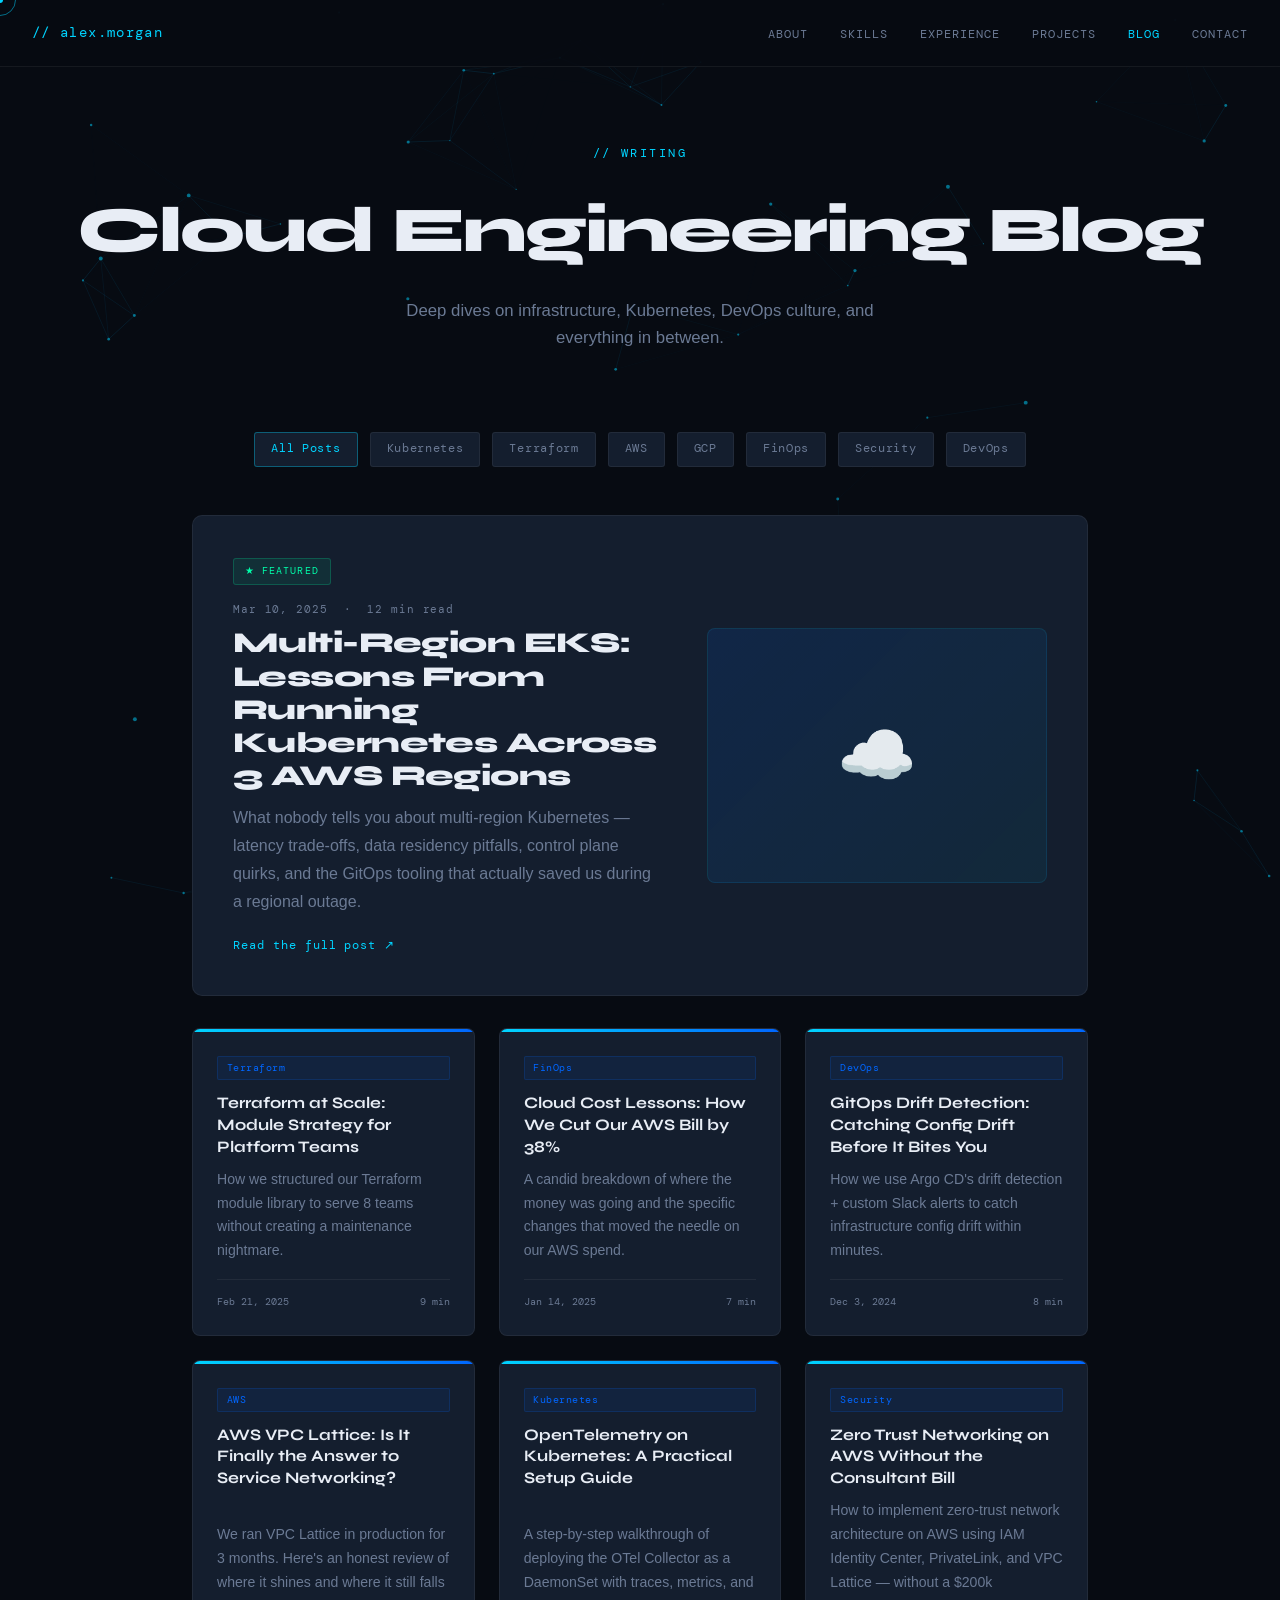
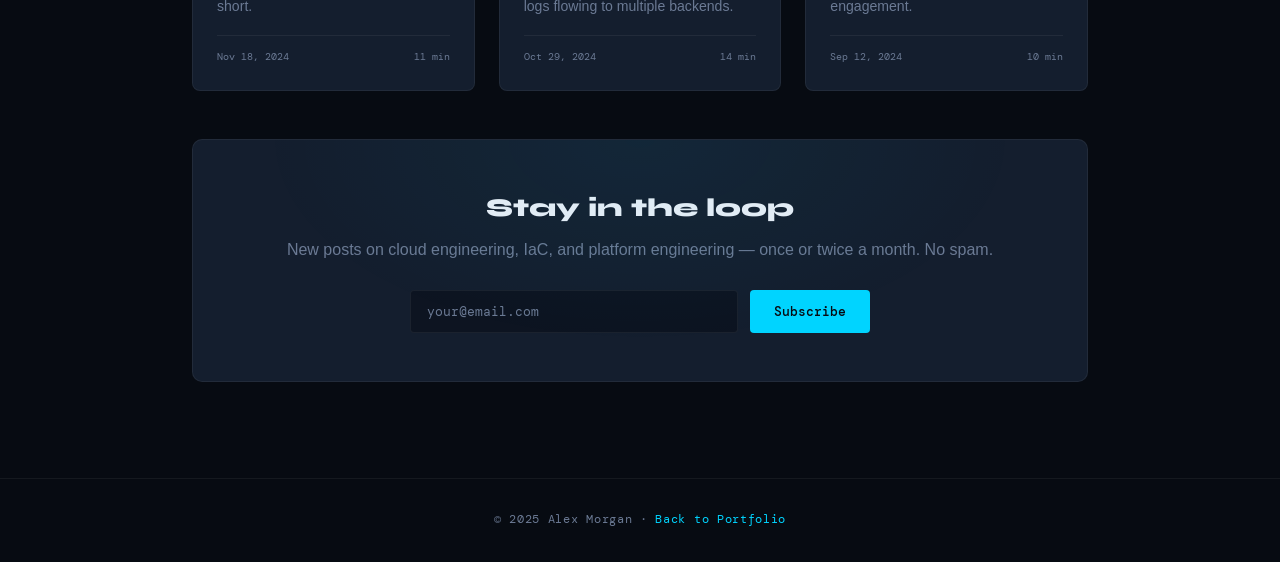
==== site/blog.html @ 93f9c789 "added new site files" ====
<!DOCTYPE html>
<html lang="en">
<head>
  <meta charset="UTF-8" />
  <meta name="viewport" content="width=device-width, initial-scale=1.0" />
  <title>Blog — Alex Morgan</title>
  <link rel="preconnect" href="https://fonts.googleapis.com" />
  <link rel="preconnect" href="https://fonts.gstatic.com" crossorigin />
  <link href="https://fonts.googleapis.com/css2?family=Syne:wght@400;600;700;800&family=DM+Mono:wght@300;400;500&family=Cabinet+Grotesk:wght@300;400;500;700&display=swap" rel="stylesheet" />
  <style>
    *, *::before, *::after { box-sizing: border-box; margin: 0; padding: 0; }
    :root {
      --bg:        #070b12;
      --bg2:       #0d1421;
      --surface:   #141e2e;
      --border:    rgba(255,255,255,0.06);
      --primary:   #00d4ff;
      --accent:    #0066ff;
      --green:     #00ffaa;
      --text:      #e8edf5;
      --muted:     #6b7a94;
      --font-display: 'Syne', sans-serif;
      --font-body:    'Cabinet Grotesk', sans-serif;
      --font-mono:    'DM Mono', monospace;
    }
    html { scroll-behavior: smooth; }
    body { background: var(--bg); color: var(--text); font-family: var(--font-body); font-size: 16px; line-height: 1.6; overflow-x: hidden; cursor: none; }
    #cursor-dot, #cursor-ring { position: fixed; top: 0; left: 0; border-radius: 50%; pointer-events: none; z-index: 9999; transform: translate(-50%, -50%); }
    #cursor-dot { width: 6px; height: 6px; background: var(--primary); }
    #cursor-ring { width: 32px; height: 32px; border: 1.5px solid rgba(0,212,255,0.5); transition: width 0.25s, height 0.25s; }
    #bg-canvas { position: fixed; inset: 0; z-index: 0; pointer-events: none; }
    .container { max-width: 960px; margin: 0 auto; padding: 0 2rem; }

    /* NAV */
    nav { position: fixed; top: 0; left: 0; right: 0; z-index: 100; padding: 1.25rem 2rem; display: flex; align-items: center; justify-content: space-between; background: rgba(7,11,18,0.8); backdrop-filter: blur(20px); border-bottom: 1px solid var(--border); }
    .nav-logo { font-family: var(--font-mono); font-size: 0.85rem; color: var(--primary); letter-spacing: 0.1em; text-decoration: none; }
    .nav-links { display: flex; gap: 2rem; list-style: none; }
    .nav-links a { font-family: var(--font-mono); font-size: 0.78rem; color: var(--muted); text-decoration: none; letter-spacing: 0.08em; text-transform: uppercase; transition: color 0.2s; }
    .nav-links a:hover, .nav-links a.active { color: var(--primary); }

    /* BLOG HEADER */
    .blog-header { position: relative; z-index: 1; padding: 9rem 0 5rem; text-align: center; }
    .blog-eyebrow { font-family: var(--font-mono); font-size: 0.78rem; color: var(--primary); letter-spacing: 0.2em; text-transform: uppercase; margin-bottom: 1rem; display: block; }
    .blog-heading { font-family: var(--font-display); font-size: clamp(2.5rem, 5vw, 4rem); font-weight: 800; letter-spacing: -0.03em; margin-bottom: 1rem; }
    .blog-subhead { color: var(--muted); font-size: 1.05rem; max-width: 520px; margin: 0 auto; }

    /* FILTER TAGS */
    .filter-bar { display: flex; justify-content: center; gap: 0.75rem; flex-wrap: wrap; margin-bottom: 3rem; position: relative; z-index: 1; }
    .filter-tag { font-family: var(--font-mono); font-size: 0.72rem; color: var(--muted); background: var(--surface); border: 1px solid var(--border); padding: 0.45rem 1rem; border-radius: 3px; cursor: none; letter-spacing: 0.06em; transition: color 0.2s, border-color 0.2s; }
    .filter-tag.active, .filter-tag:hover { color: var(--primary); border-color: rgba(0,212,255,0.35); }

    /* POSTS */
    .posts-section { position: relative; z-index: 1; padding-bottom: 6rem; }
    .posts-featured { margin-bottom: 2rem; }
    .post-featured-card {
      display: grid; grid-template-columns: 1fr 340px; gap: 3rem;
      background: var(--surface); border: 1px solid var(--border);
      border-radius: 10px; padding: 2.5rem; align-items: center;
      text-decoration: none; color: inherit;
      transition: border-color 0.3s, transform 0.3s;
    }
    .post-featured-card:hover { border-color: rgba(0,212,255,0.3); transform: translateY(-3px); }
    .featured-badge { font-family: var(--font-mono); font-size: 0.65rem; color: var(--green); background: rgba(0,255,170,0.08); border: 1px solid rgba(0,255,170,0.2); padding: 0.25rem 0.7rem; border-radius: 3px; letter-spacing: 0.1em; text-transform: uppercase; display: inline-block; margin-bottom: 1rem; }
    .post-featured-title { font-family: var(--font-display); font-size: 1.8rem; font-weight: 800; letter-spacing: -0.02em; line-height: 1.15; margin-bottom: 0.75rem; }
    .post-featured-excerpt { color: var(--muted); font-size: 1rem; line-height: 1.75; margin-bottom: 1.25rem; }
    .post-meta { font-family: var(--font-mono); font-size: 0.7rem; color: var(--muted); letter-spacing: 0.08em; margin-bottom: 0.5rem; }
    .post-read-more { font-family: var(--font-mono); font-size: 0.75rem; color: var(--primary); letter-spacing: 0.08em; }
    .featured-visual { background: linear-gradient(135deg, rgba(0,102,255,0.12), rgba(0,212,255,0.06)); border: 1px solid rgba(0,212,255,0.1); border-radius: 8px; aspect-ratio: 4/3; display: flex; align-items: center; justify-content: center; font-size: 4rem; }

    .posts-grid { display: grid; grid-template-columns: repeat(3, 1fr); gap: 1.5rem; margin-bottom: 3rem; }
    .post-card { background: var(--surface); border: 1px solid var(--border); border-radius: 8px; overflow: hidden; text-decoration: none; color: inherit; display: flex; flex-direction: column; transition: border-color 0.3s, transform 0.3s; }
    .post-card:hover { border-color: rgba(0,212,255,0.3); transform: translateY(-4px); }
    .post-card-accent { height: 3px; background: linear-gradient(90deg, var(--primary), var(--accent)); }
    .post-card-body { padding: 1.5rem; flex: 1; display: flex; flex-direction: column; }
    .post-tag { font-family: var(--font-mono); font-size: 0.62rem; color: var(--accent); background: rgba(0,102,255,0.08); border: 1px solid rgba(0,102,255,0.18); padding: 0.2rem 0.55rem; border-radius: 2px; letter-spacing: 0.05em; display: inline-block; margin-bottom: 0.75rem; }
    .post-card-title { font-family: var(--font-display); font-size: 1rem; font-weight: 700; line-height: 1.35; margin-bottom: 0.65rem; flex: 1; }
    .post-card-excerpt { font-size: 0.88rem; color: var(--muted); line-height: 1.7; margin-bottom: 1rem; }
    .post-card-footer { display: flex; justify-content: space-between; align-items: center; border-top: 1px solid var(--border); padding-top: 0.85rem; margin-top: auto; }
    .post-date { font-family: var(--font-mono); font-size: 0.65rem; color: var(--muted); }
    .post-mins { font-family: var(--font-mono); font-size: 0.65rem; color: var(--muted); }

    /* NEWSLETTER */
    .newsletter-box { background: var(--surface); border: 1px solid var(--border); border-radius: 10px; padding: 3rem; text-align: center; position: relative; z-index: 1; overflow: hidden; }
    .newsletter-box::before { content: ''; position: absolute; inset: 0; background: radial-gradient(ellipse at top, rgba(0,212,255,0.05), transparent 60%); pointer-events: none; }
    .newsletter-title { font-family: var(--font-display); font-size: 1.6rem; font-weight: 800; margin-bottom: 0.5rem; }
    .newsletter-desc { color: var(--muted); margin-bottom: 1.75rem; }
    .newsletter-form { display: flex; gap: 0.75rem; max-width: 460px; margin: 0 auto; }
    .newsletter-form input { flex: 1; background: var(--bg2); border: 1px solid var(--border); border-radius: 4px; padding: 0.75rem 1rem; color: var(--text); font-family: var(--font-mono); font-size: 0.8rem; outline: none; transition: border-color 0.2s; }
    .newsletter-form input:focus { border-color: rgba(0,212,255,0.4); }
    .newsletter-form input::placeholder { color: var(--muted); }
    .newsletter-form button { padding: 0.75rem 1.5rem; background: var(--primary); color: var(--bg); font-family: var(--font-mono); font-size: 0.8rem; font-weight: 500; border: none; border-radius: 4px; cursor: none; transition: background 0.2s; white-space: nowrap; }
    .newsletter-form button:hover { background: #33deff; }

    /* REVEAL */
    .reveal { opacity: 0; transform: translateY(28px); transition: opacity 0.7s, transform 0.7s; }
    .reveal.visible { opacity: 1; transform: none; }

    footer { border-top: 1px solid var(--border); padding: 2rem; text-align: center; position: relative; z-index: 1; }
    footer p { font-family: var(--font-mono); font-size: 0.72rem; color: var(--muted); letter-spacing: 0.06em; }

    @media (max-width: 800px) {
      .post-featured-card { grid-template-columns: 1fr; }
      .featured-visual { display: none; }
      .posts-grid { grid-template-columns: 1fr; }
    }
    @media (max-width: 600px) {
      body { cursor: auto; }
      #cursor-dot, #cursor-ring { display: none; }
      .newsletter-form { flex-direction: column; }
    }
  </style>
</head>
<body>

  <div id="cursor-dot"></div>
  <div id="cursor-ring"></div>
  <canvas id="bg-canvas"></canvas>

  <nav>
    <a href="index.html" class="nav-logo">// alex.morgan</a>
    <ul class="nav-links">
      <li><a href="index.html#about">About</a></li>
      <li><a href="index.html#skills">Skills</a></li>
      <li><a href="index.html#experience">Experience</a></li>
      <li><a href="index.html#projects">Projects</a></li>
      <li><a href="blog.html" class="active">Blog</a></li>
      <li><a href="index.html#contact">Contact</a></li>
    </ul>
  </nav>

  <!-- BLOG HEADER -->
  <div class="blog-header">
    <span class="blog-eyebrow">// Writing</span>
    <h1 class="blog-heading">Cloud Engineering Blog</h1>
    <p class="blog-subhead">Deep dives on infrastructure, Kubernetes, DevOps culture, and everything in between.</p>
  </div>

  <!-- FILTER TAGS -->
  <div class="filter-bar">
    <span class="filter-tag active">All Posts</span>
    <span class="filter-tag">Kubernetes</span>
    <span class="filter-tag">Terraform</span>
    <span class="filter-tag">AWS</span>
    <span class="filter-tag">GCP</span>
    <span class="filter-tag">FinOps</span>
    <span class="filter-tag">Security</span>
    <span class="filter-tag">DevOps</span>
  </div>

  <div class="posts-section">
    <div class="container">

      <!-- FEATURED -->
      <div class="posts-featured reveal">
        <a href="posts/multi-region-eks.html" class="post-featured-card">
          <div>
            <span class="featured-badge">★ Featured</span>
            <div class="post-meta">Mar 10, 2025 &nbsp;·&nbsp; 12 min read</div>
            <div class="post-featured-title">Multi-Region EKS: Lessons From Running Kubernetes Across 3 AWS Regions</div>
            <div class="post-featured-excerpt">What nobody tells you about multi-region Kubernetes — latency trade-offs, data residency pitfalls, control plane quirks, and the GitOps tooling that actually saved us during a regional outage.</div>
            <div class="post-read-more">Read the full post ↗</div>
          </div>
          <div class="featured-visual">☁️</div>
        </a>
      </div>

      <!-- POSTS GRID -->
      <div class="posts-grid">
        <a href="posts/terraform-at-scale.html" class="post-card reveal">
          <div class="post-card-accent"></div>
          <div class="post-card-body">
            <span class="post-tag">Terraform</span>
            <div class="post-card-title">Terraform at Scale: Module Strategy for Platform Teams</div>
            <div class="post-card-excerpt">How we structured our Terraform module library to serve 8 teams without creating a maintenance nightmare.</div>
            <div class="post-card-footer">
              <span class="post-date">Feb 21, 2025</span>
              <span class="post-mins">9 min</span>
            </div>
          </div>
        </a>
        <a href="posts/cloud-cost-lessons.html" class="post-card reveal">
          <div class="post-card-accent"></div>
          <div class="post-card-body">
            <span class="post-tag">FinOps</span>
            <div class="post-card-title">Cloud Cost Lessons: How We Cut Our AWS Bill by 38%</div>
            <div class="post-card-excerpt">A candid breakdown of where the money was going and the specific changes that moved the needle on our AWS spend.</div>
            <div class="post-card-footer">
              <span class="post-date">Jan 14, 2025</span>
              <span class="post-mins">7 min</span>
            </div>
          </div>
        </a>
        <a href="posts/gitops-drift-detection.html" class="post-card reveal">
          <div class="post-card-accent"></div>
          <div class="post-card-body">
            <span class="post-tag">DevOps</span>
            <div class="post-card-title">GitOps Drift Detection: Catching Config Drift Before It Bites You</div>
            <div class="post-card-excerpt">How we use Argo CD's drift detection + custom Slack alerts to catch infrastructure config drift within minutes.</div>
            <div class="post-card-footer">
              <span class="post-date">Dec 3, 2024</span>
              <span class="post-mins">8 min</span>
            </div>
          </div>
        </a>
        <a href="posts/vpc-lattice.html" class="post-card reveal">
          <div class="post-card-accent"></div>
          <div class="post-card-body">
            <span class="post-tag">AWS</span>
            <div class="post-card-title">AWS VPC Lattice: Is It Finally the Answer to Service Networking?</div>
            <div class="post-card-excerpt">We ran VPC Lattice in production for 3 months. Here's an honest review of where it shines and where it still falls short.</div>
            <div class="post-card-footer">
              <span class="post-date">Nov 18, 2024</span>
              <span class="post-mins">11 min</span>
            </div>
          </div>
        </a>
        <a href="posts/otel-kubernetes.html" class="post-card reveal">
          <div class="post-card-accent"></div>
          <div class="post-card-body">
            <span class="post-tag">Kubernetes</span>
            <div class="post-card-title">OpenTelemetry on Kubernetes: A Practical Setup Guide</div>
            <div class="post-card-excerpt">A step-by-step walkthrough of deploying the OTel Collector as a DaemonSet with traces, metrics, and logs flowing to multiple backends.</div>
            <div class="post-card-footer">
              <span class="post-date">Oct 29, 2024</span>
              <span class="post-mins">14 min</span>
            </div>
          </div>
        </a>
        <a href="posts/zero-trust-aws.html" class="post-card reveal">
          <div class="post-card-accent"></div>
          <div class="post-card-body">
            <span class="post-tag">Security</span>
            <div class="post-card-title">Zero Trust Networking on AWS Without the Consultant Bill</div>
            <div class="post-card-excerpt">How to implement zero-trust network architecture on AWS using IAM Identity Center, PrivateLink, and VPC Lattice — without a $200k engagement.</div>
            <div class="post-card-footer">
              <span class="post-date">Sep 12, 2024</span>
              <span class="post-mins">10 min</span>
            </div>
          </div>
        </a>
      </div>

      <!-- NEWSLETTER -->
      <div class="newsletter-box reveal">
        <div class="newsletter-title">Stay in the loop</div>
        <p class="newsletter-desc">New posts on cloud engineering, IaC, and platform engineering — once or twice a month. No spam.</p>
        <div class="newsletter-form">
          <input type="email" placeholder="your@email.com" />
          <button type="button">Subscribe</button>
        </div>
      </div>

    </div>
  </div>

  <footer>
    <p>© 2025 Alex Morgan · <a href="index.html" style="color:var(--primary);text-decoration:none;">Back to Portfolio</a></p>
  </footer>

  <script>
    // Cursor
    const dot = document.getElementById('cursor-dot');
    const ring = document.getElementById('cursor-ring');
    let mx=0,my=0,rx=0,ry=0;
    document.addEventListener('mousemove', e => { mx=e.clientX; my=e.clientY; });
    (function anim(){rx+=(mx-rx)*0.15;ry+=(my-ry)*0.15;dot.style.left=mx+'px';dot.style.top=my+'px';ring.style.left=rx+'px';ring.style.top=ry+'px';requestAnimationFrame(anim);})();

    // Canvas
    const canvas=document.getElementById('bg-canvas');
    const ctx=canvas.getContext('2d');
    let W,H,particles=[];
    function resize(){W=canvas.width=window.innerWidth;H=canvas.height=window.innerHeight;}
    resize(); window.addEventListener('resize',resize);
    for(let i=0;i<60;i++) particles.push({x:Math.random()*W,y:Math.random()*H,vx:(Math.random()-.5)*.3,vy:(Math.random()-.5)*.3,r:Math.random()*1.5+.5});
    function draw(){ctx.clearRect(0,0,W,H);for(let i=0;i<particles.length;i++){for(let j=i+1;j<particles.length;j++){const dx=particles[i].x-particles[j].x,dy=particles[i].y-particles[j].y,d=Math.sqrt(dx*dx+dy*dy);if(d<150){ctx.beginPath();ctx.moveTo(particles[i].x,particles[i].y);ctx.lineTo(particles[j].x,particles[j].y);ctx.strokeStyle=`rgba(0,180,255,${(1-d/150)*.2})`;ctx.lineWidth=.7;ctx.stroke();}}}for(const p of particles){ctx.beginPath();ctx.arc(p.x,p.y,p.r,0,Math.PI*2);ctx.fillStyle='rgba(0,212,255,0.5)';ctx.fill();p.x+=p.vx;p.y+=p.vy;if(p.x<0||p.x>W)p.vx*=-1;if(p.y<0||p.y>H)p.vy*=-1;}requestAnimationFrame(draw);}
    draw();

    // Reveal
    const revealEls=document.querySelectorAll('.reveal');
    const obs=new IntersectionObserver(entries=>entries.forEach(e=>{if(e.isIntersecting)e.target.classList.add('visible');}),{threshold:.1});
    revealEls.forEach(el=>obs.observe(el));

    // Filter tags (visual only)
    document.querySelectorAll('.filter-tag').forEach(tag => {
      tag.addEventListener('click', () => {
        document.querySelectorAll('.filter-tag').forEach(t=>t.classList.remove('active'));
        tag.classList.add('active');
      });
    });
  </script>
</body>
</html>
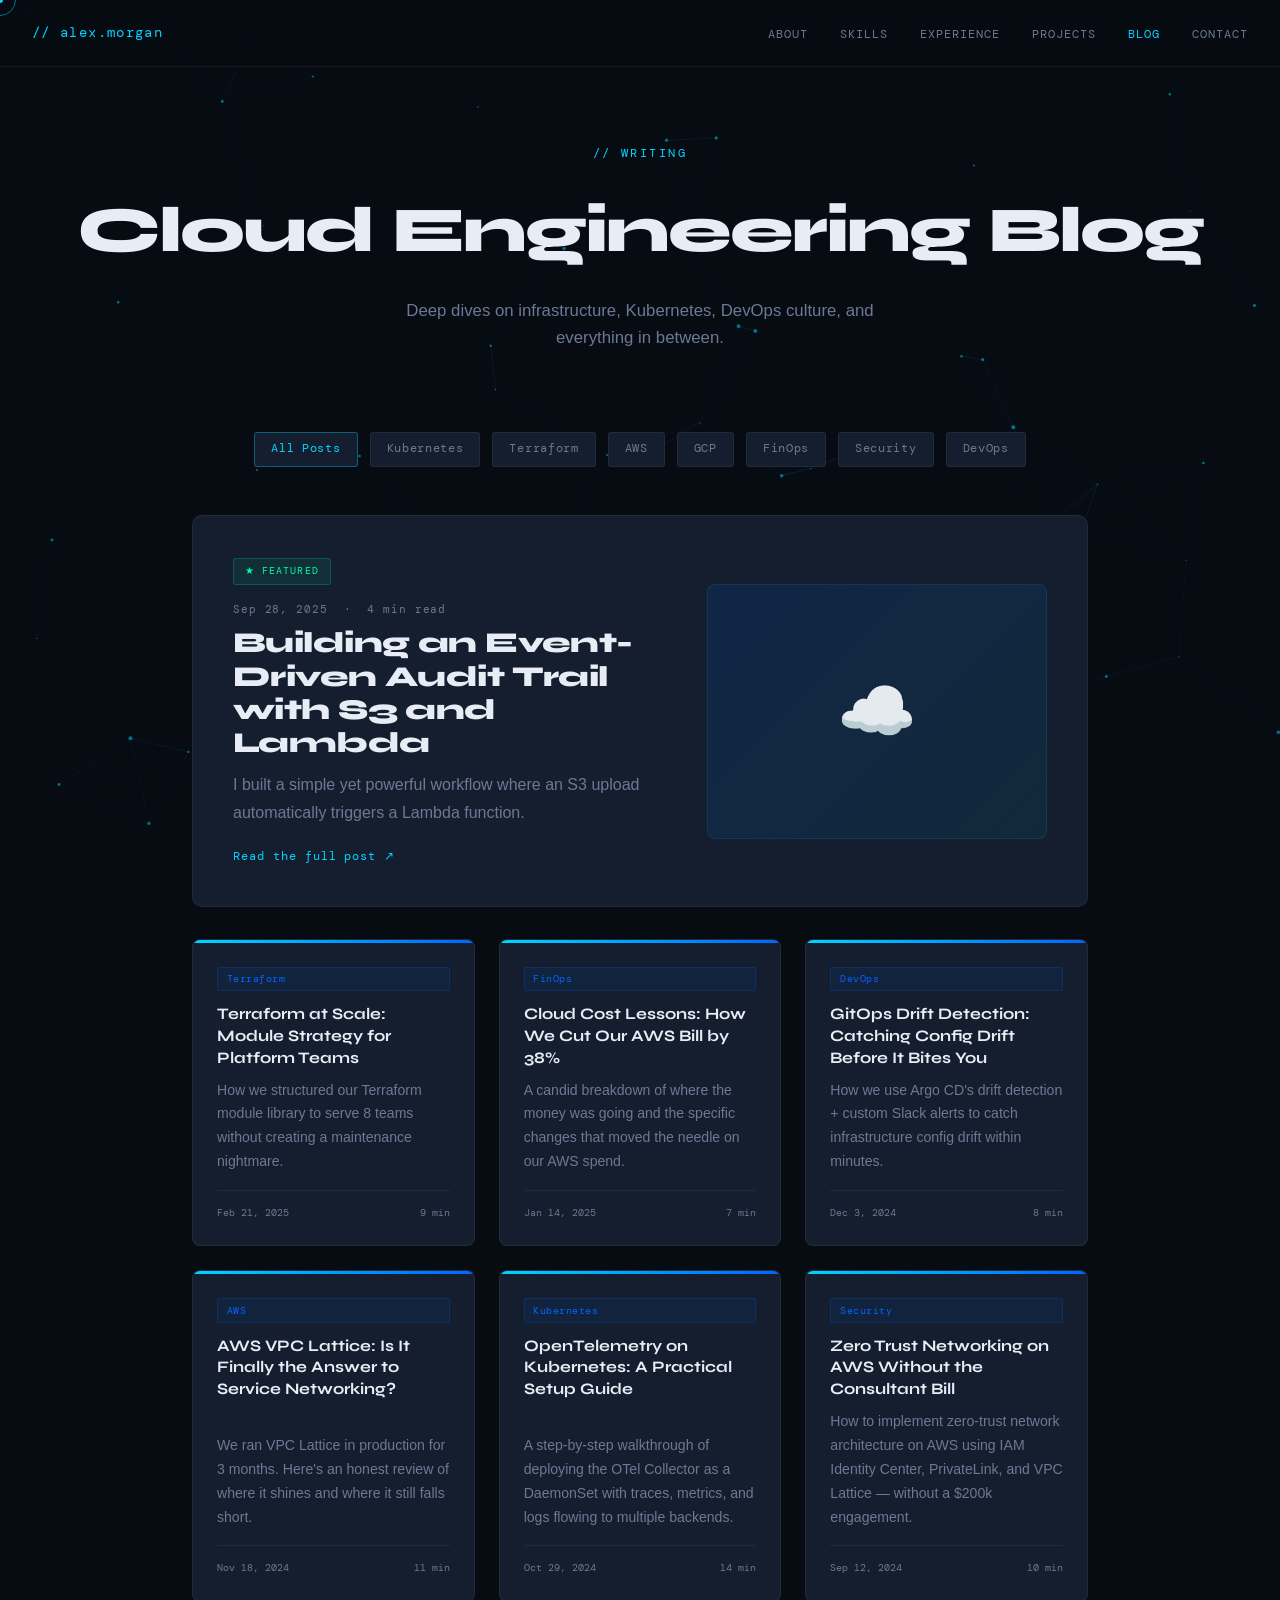
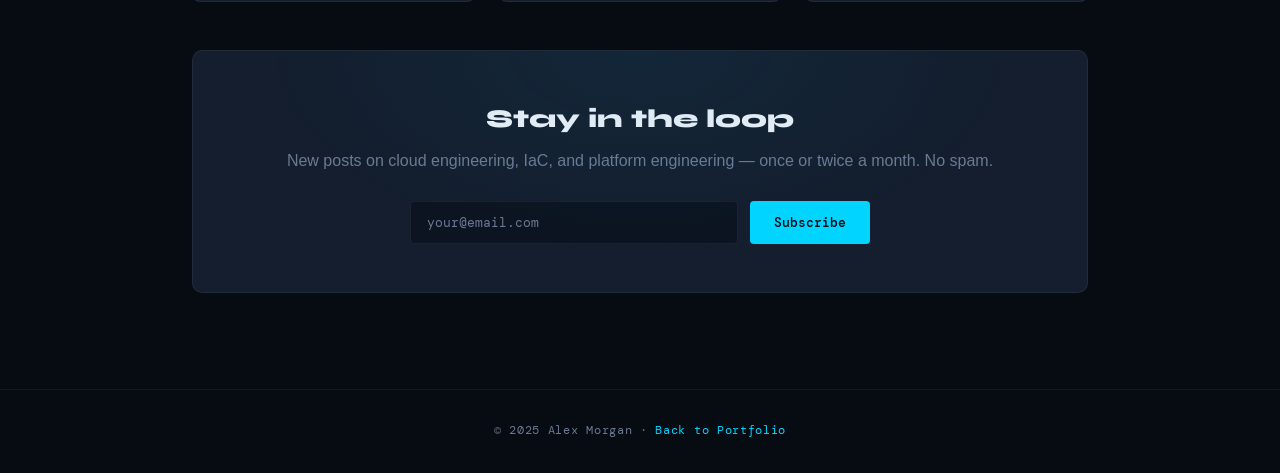
==== commit a40fb6b3: "testing blog post" ====
--- a/site/blog.html
+++ b/site/blog.html
@@ -152,12 +152,12 @@
 
       <!-- FEATURED -->
       <div class="posts-featured reveal">
-        <a href="posts/multi-region-eks.html" class="post-featured-card">
+        <a href="posts/building-an-event-driven-audit-trail.html" class="post-featured-card">
           <div>
             <span class="featured-badge">★ Featured</span>
-            <div class="post-meta">Mar 10, 2025 &nbsp;·&nbsp; 12 min read</div>
-            <div class="post-featured-title">Multi-Region EKS: Lessons From Running Kubernetes Across 3 AWS Regions</div>
-            <div class="post-featured-excerpt">What nobody tells you about multi-region Kubernetes — latency trade-offs, data residency pitfalls, control plane quirks, and the GitOps tooling that actually saved us during a regional outage.</div>
+            <div class="post-meta">Sep 28, 2025 &nbsp;·&nbsp; 4 min read</div>
+            <div class="post-featured-title">Building an Event-Driven Audit Trail with S3 and Lambda</div>
+            <div class="post-featured-excerpt">I built a simple yet powerful workflow where an S3 upload automatically triggers a Lambda function.</div>
             <div class="post-read-more">Read the full post ↗</div>
           </div>
           <div class="featured-visual">☁️</div>
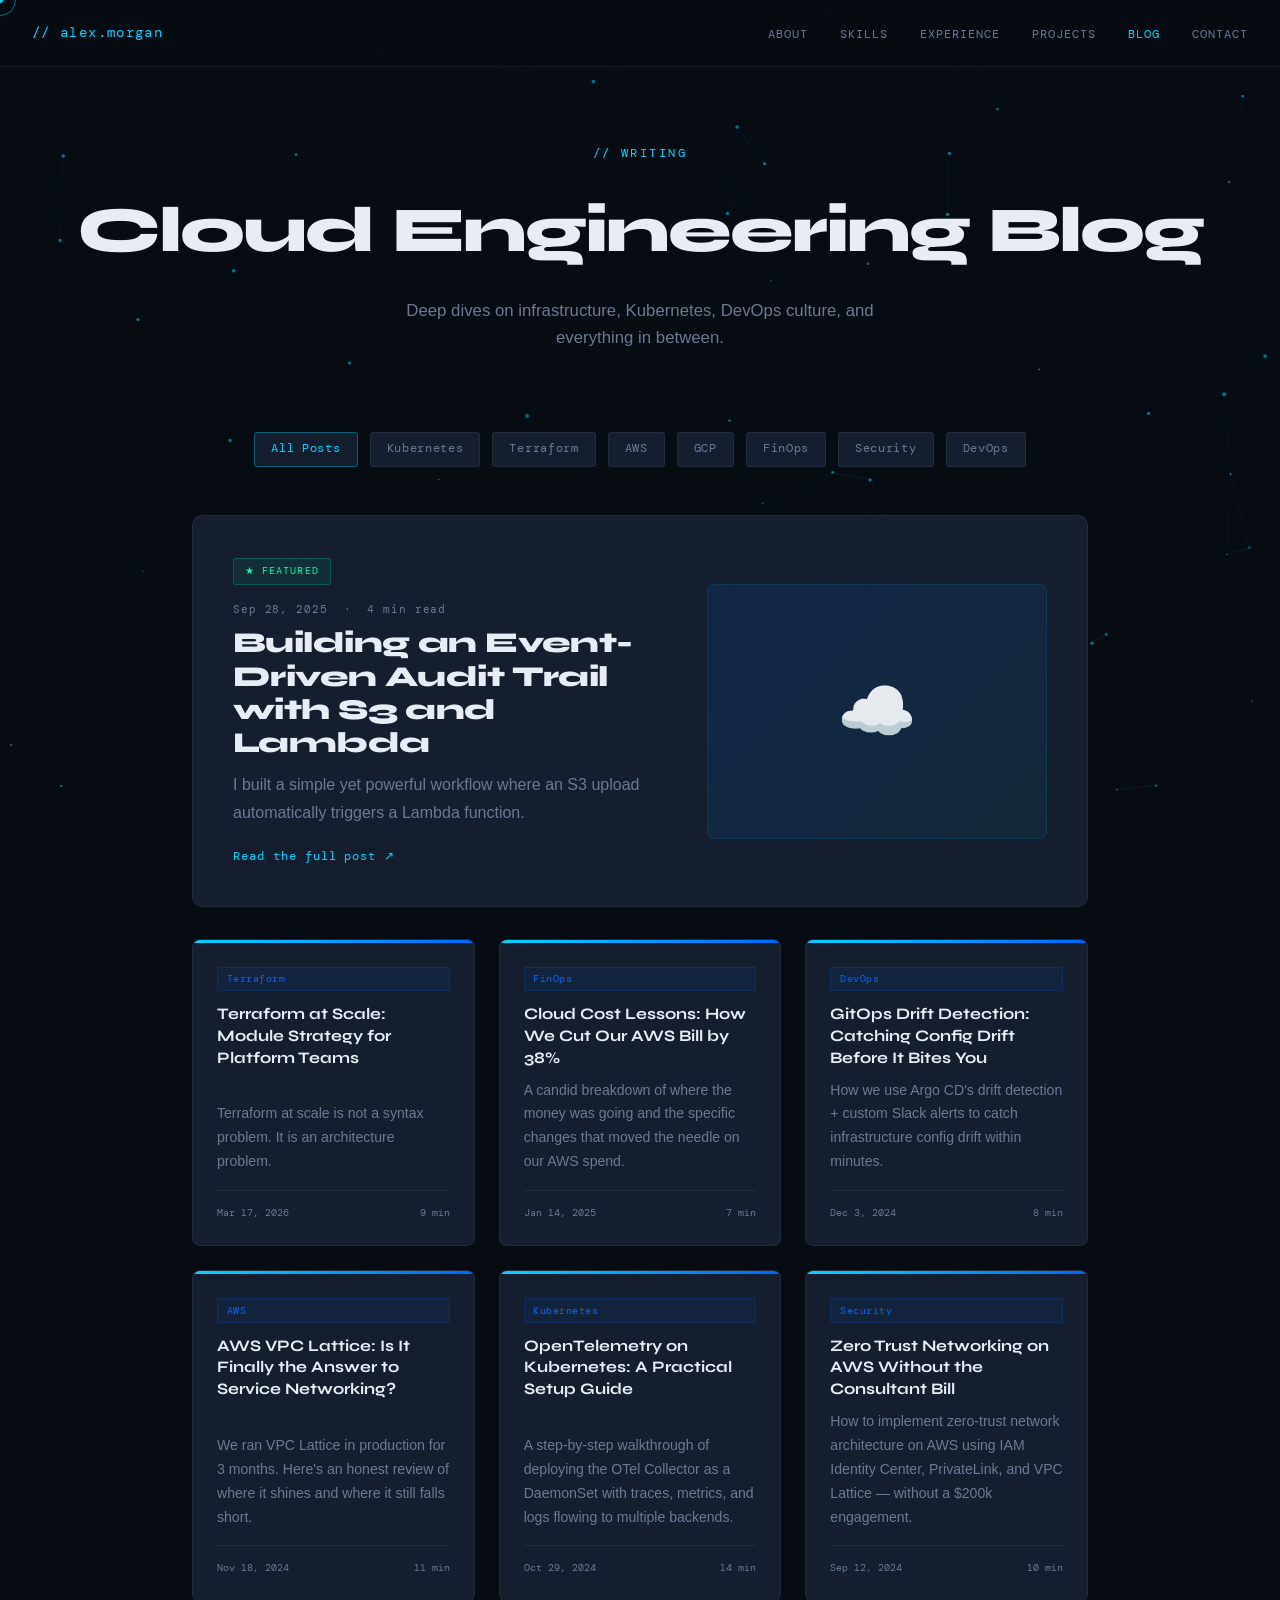
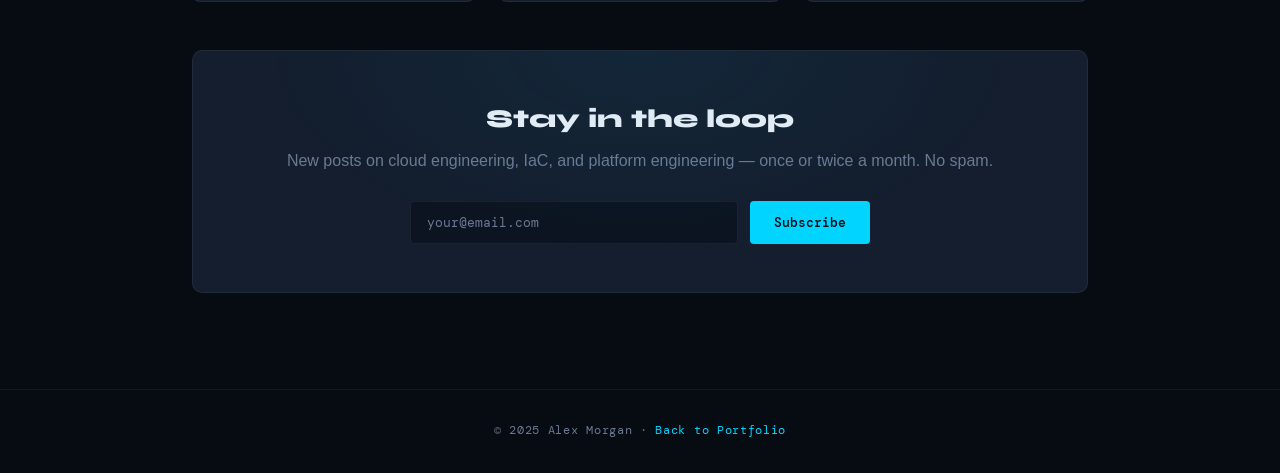
==== commit d1fad7a3: "added terraform at scale post" ====
--- a/site/blog.html
+++ b/site/blog.html
@@ -171,9 +171,9 @@
           <div class="post-card-body">
             <span class="post-tag">Terraform</span>
             <div class="post-card-title">Terraform at Scale: Module Strategy for Platform Teams</div>
-            <div class="post-card-excerpt">How we structured our Terraform module library to serve 8 teams without creating a maintenance nightmare.</div>
-            <div class="post-card-footer">
-              <span class="post-date">Feb 21, 2025</span>
+            <div class="post-card-excerpt">Terraform at scale is not a syntax problem. It is an architecture problem.</div>
+            <div class="post-card-footer">
+              <span class="post-date">Mar 17, 2026</span>
               <span class="post-mins">9 min</span>
             </div>
           </div>
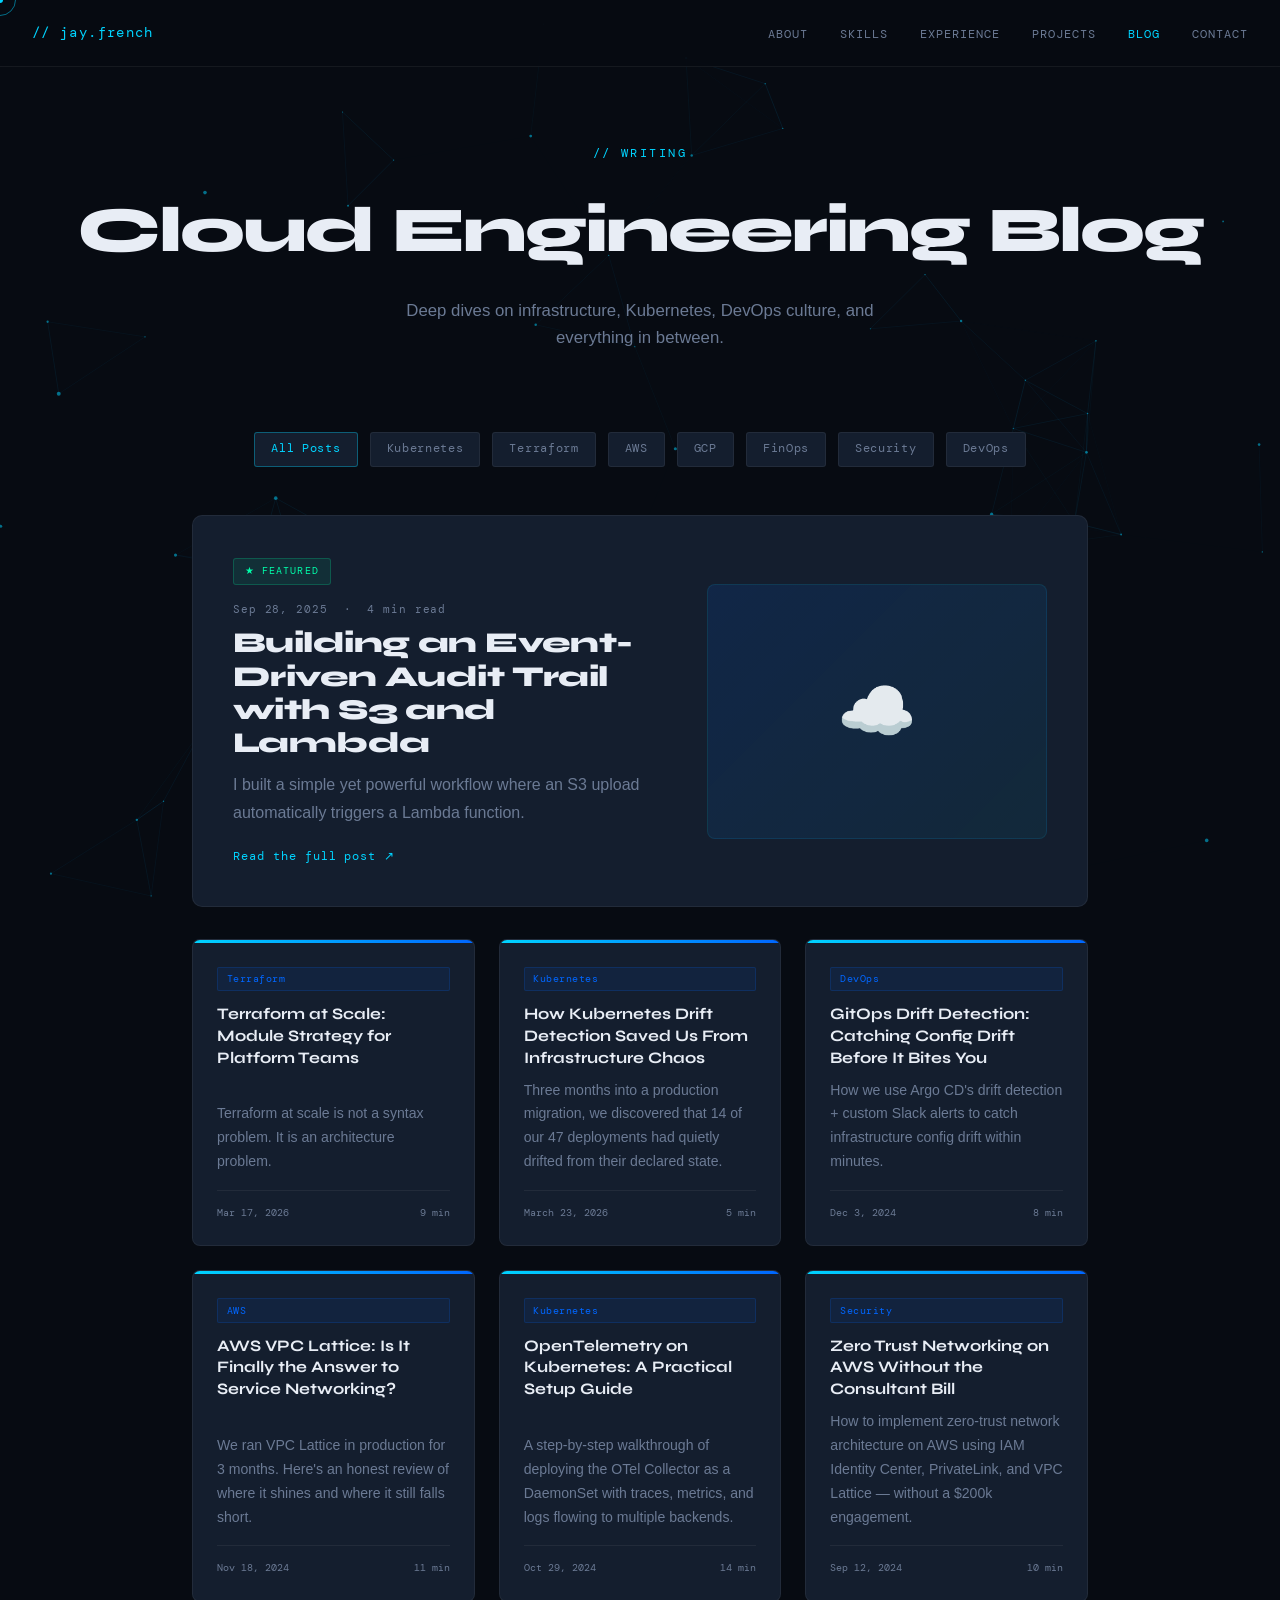
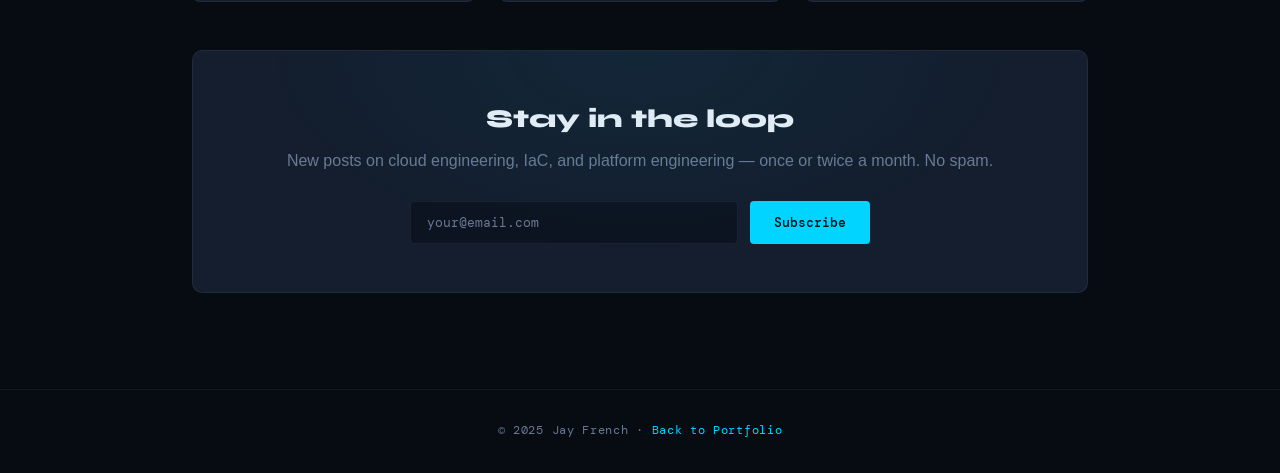
==== commit a76623fb: "Added blog post and modified some discrepencies" ====
--- a/site/blog.html
+++ b/site/blog.html
@@ -3,7 +3,7 @@
 <head>
   <meta charset="UTF-8" />
   <meta name="viewport" content="width=device-width, initial-scale=1.0" />
-  <title>Blog — Alex Morgan</title>
+  <title>Blog — Jay French</title>
   <link rel="preconnect" href="https://fonts.googleapis.com" />
   <link rel="preconnect" href="https://fonts.gstatic.com" crossorigin />
   <link href="https://fonts.googleapis.com/css2?family=Syne:wght@400;600;700;800&family=DM+Mono:wght@300;400;500&family=Cabinet+Grotesk:wght@300;400;500;700&display=swap" rel="stylesheet" />
@@ -117,7 +117,7 @@
   <canvas id="bg-canvas"></canvas>
 
   <nav>
-    <a href="index.html" class="nav-logo">// alex.morgan</a>
+    <a href="index.html" class="nav-logo">// jay.french</a>
     <ul class="nav-links">
       <li><a href="index.html#about">About</a></li>
       <li><a href="index.html#skills">Skills</a></li>
@@ -178,15 +178,15 @@
             </div>
           </div>
         </a>
-        <a href="posts/cloud-cost-lessons.html" class="post-card reveal">
-          <div class="post-card-accent"></div>
-          <div class="post-card-body">
-            <span class="post-tag">FinOps</span>
-            <div class="post-card-title">Cloud Cost Lessons: How We Cut Our AWS Bill by 38%</div>
-            <div class="post-card-excerpt">A candid breakdown of where the money was going and the specific changes that moved the needle on our AWS spend.</div>
-            <div class="post-card-footer">
-              <span class="post-date">Jan 14, 2025</span>
-              <span class="post-mins">7 min</span>
+        <a href="posts/how-kubernetes-saved-us.html" class="post-card reveal">
+          <div class="post-card-accent"></div>
+          <div class="post-card-body">
+            <span class="post-tag">Kubernetes</span>
+            <div class="post-card-title">How Kubernetes Drift Detection Saved Us From Infrastructure Chaos</div>
+            <div class="post-card-excerpt">Three months into a production migration, we discovered that 14 of our 47 deployments had quietly drifted from their declared state.</div>
+            <div class="post-card-footer">
+              <span class="post-date">March 23, 2026</span>
+              <span class="post-mins">5 min</span>
             </div>
           </div>
         </a>
@@ -254,7 +254,7 @@
   </div>
 
   <footer>
-    <p>© 2025 Alex Morgan · <a href="index.html" style="color:var(--primary);text-decoration:none;">Back to Portfolio</a></p>
+    <p>© 2025 Jay French · <a href="index.html" style="color:var(--primary);text-decoration:none;">Back to Portfolio</a></p>
   </footer>
 
   <script>
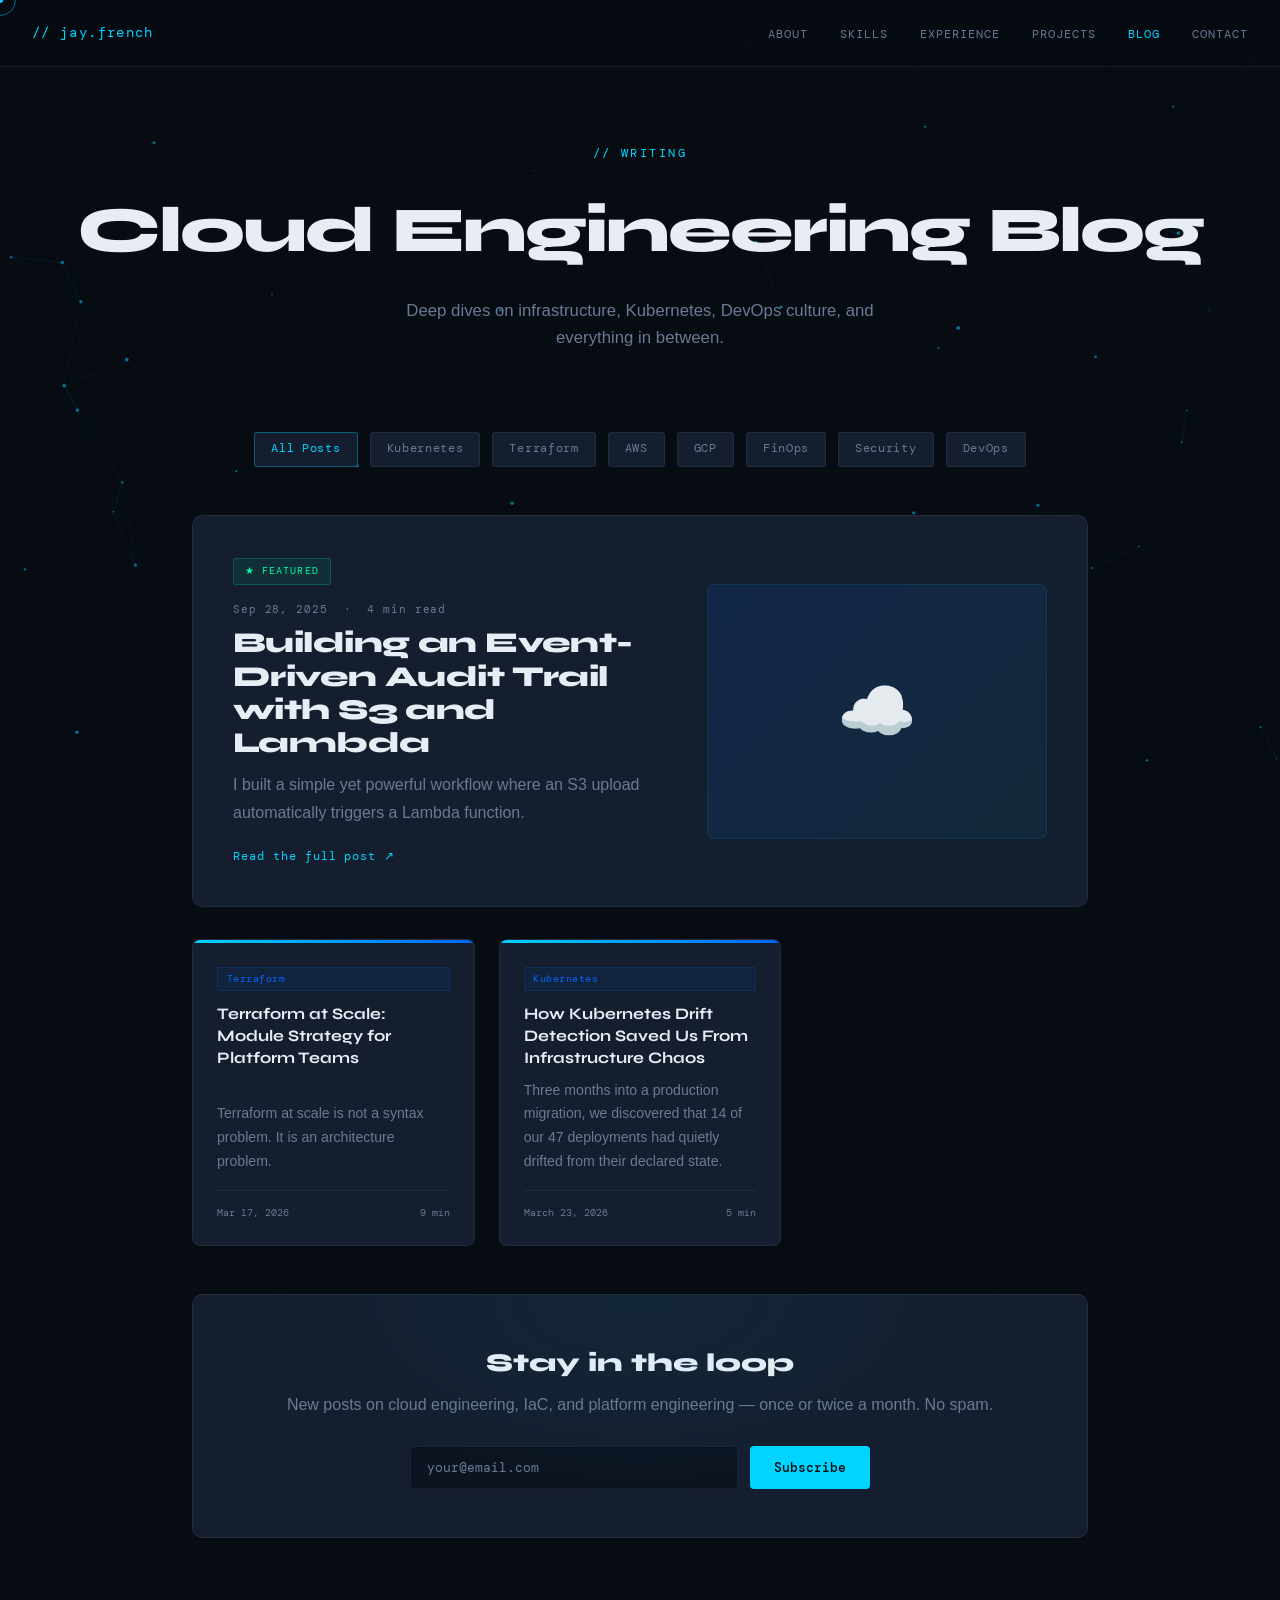
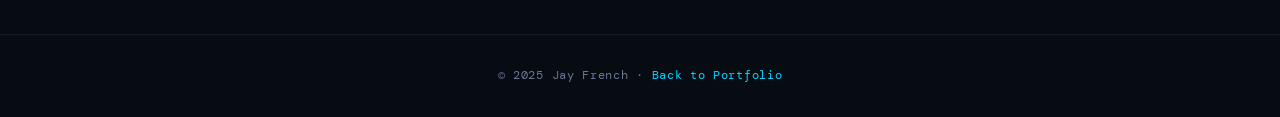
==== commit bca95fe9: "made minor changes to website concerning tags and posts" ====
--- a/site/blog.html
+++ b/site/blog.html
@@ -190,7 +190,7 @@
             </div>
           </div>
         </a>
-        <a href="posts/gitops-drift-detection.html" class="post-card reveal">
+        <!-- <a href="posts/gitops-drift-detection.html" class="post-card reveal">
           <div class="post-card-accent"></div>
           <div class="post-card-body">
             <span class="post-tag">DevOps</span>
@@ -201,8 +201,8 @@
               <span class="post-mins">8 min</span>
             </div>
           </div>
-        </a>
-        <a href="posts/vpc-lattice.html" class="post-card reveal">
+        </a> -->
+        <!-- <a href="posts/vpc-lattice.html" class="post-card reveal">
           <div class="post-card-accent"></div>
           <div class="post-card-body">
             <span class="post-tag">AWS</span>
@@ -213,8 +213,8 @@
               <span class="post-mins">11 min</span>
             </div>
           </div>
-        </a>
-        <a href="posts/otel-kubernetes.html" class="post-card reveal">
+        </a> -->
+        <!-- <a href="posts/otel-kubernetes.html" class="post-card reveal">
           <div class="post-card-accent"></div>
           <div class="post-card-body">
             <span class="post-tag">Kubernetes</span>
@@ -225,8 +225,8 @@
               <span class="post-mins">14 min</span>
             </div>
           </div>
-        </a>
-        <a href="posts/zero-trust-aws.html" class="post-card reveal">
+        </a> -->
+        <!-- <a href="posts/zero-trust-aws.html" class="post-card reveal">
           <div class="post-card-accent"></div>
           <div class="post-card-body">
             <span class="post-tag">Security</span>
@@ -237,7 +237,7 @@
               <span class="post-mins">10 min</span>
             </div>
           </div>
-        </a>
+        </a> -->
       </div>
 
       <!-- NEWSLETTER -->
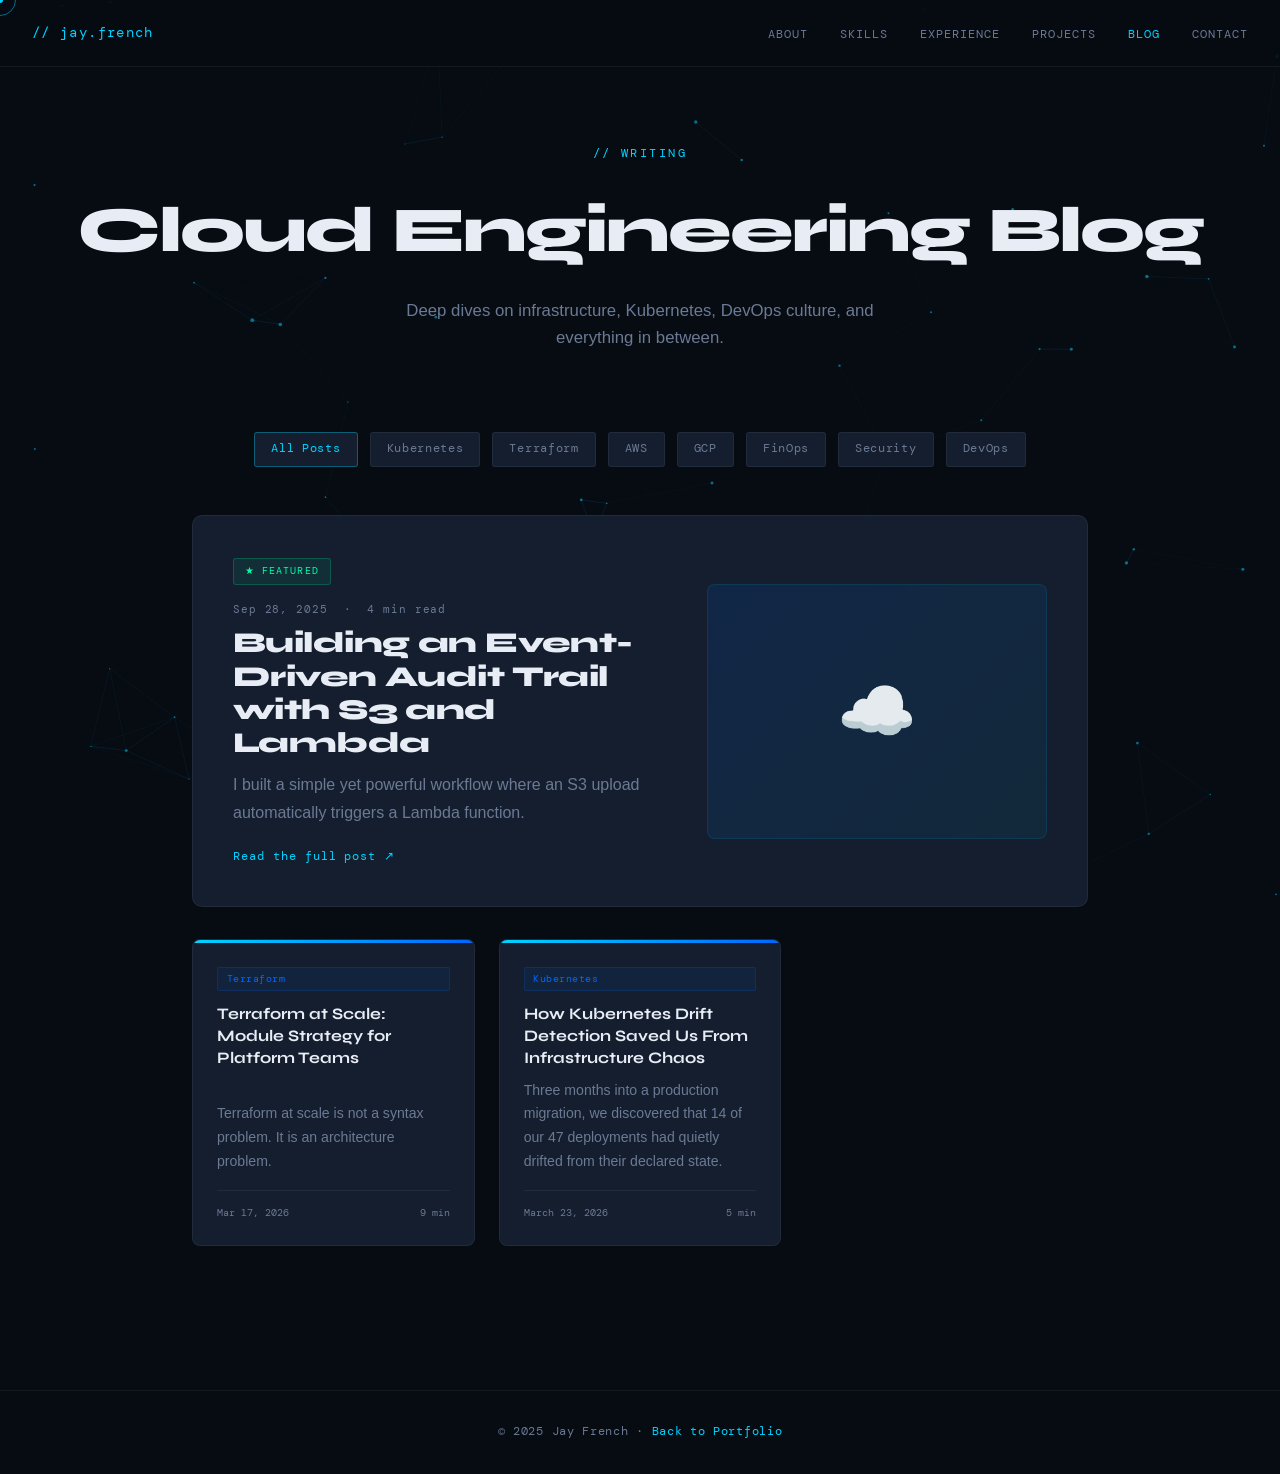
==== commit e14f0d08: "removed newsletter button" ====
--- a/site/blog.html
+++ b/site/blog.html
@@ -241,14 +241,14 @@
       </div>
 
       <!-- NEWSLETTER -->
-      <div class="newsletter-box reveal">
+      <!-- <div class="newsletter-box reveal">
         <div class="newsletter-title">Stay in the loop</div>
         <p class="newsletter-desc">New posts on cloud engineering, IaC, and platform engineering — once or twice a month. No spam.</p>
         <div class="newsletter-form">
           <input type="email" placeholder="your@email.com" />
           <button type="button">Subscribe</button>
         </div>
-      </div>
+      </div> -->
 
     </div>
   </div>
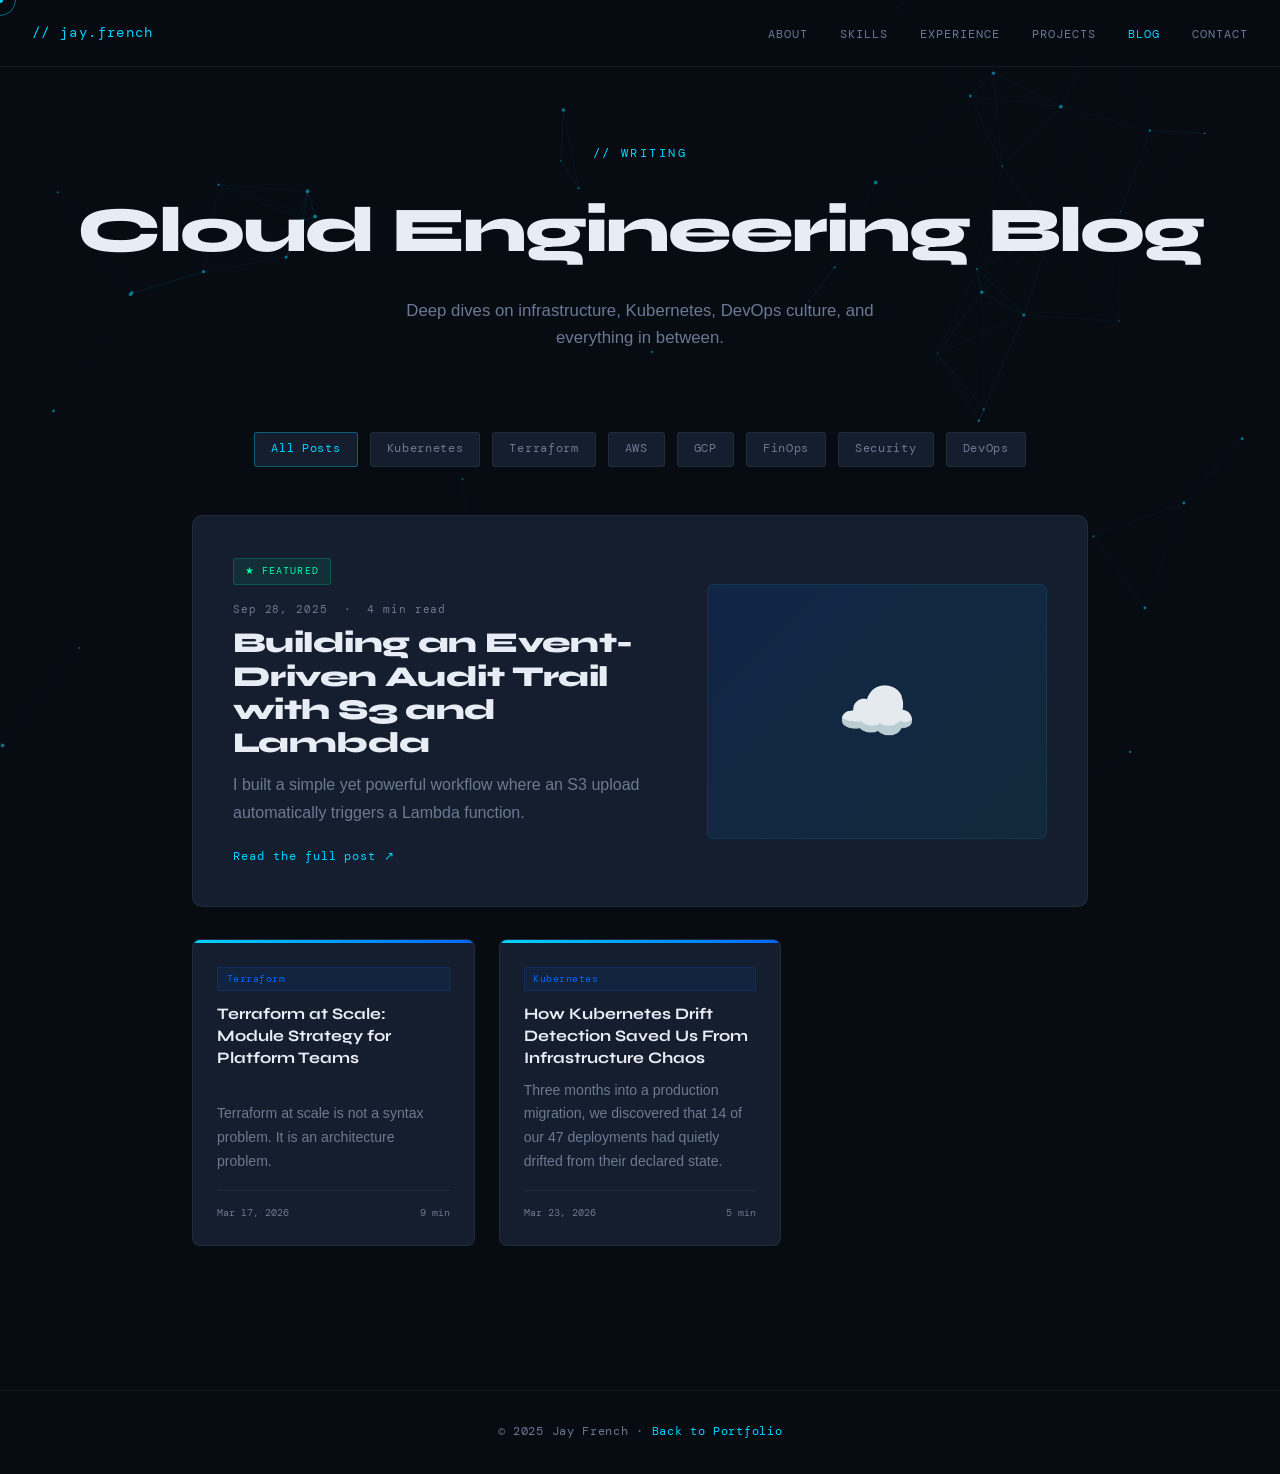
==== commit 19a2fd7c: "Grok fixed blog post discrept" ====
--- a/site/blog.html
+++ b/site/blog.html
@@ -185,7 +185,7 @@
             <div class="post-card-title">How Kubernetes Drift Detection Saved Us From Infrastructure Chaos</div>
             <div class="post-card-excerpt">Three months into a production migration, we discovered that 14 of our 47 deployments had quietly drifted from their declared state.</div>
             <div class="post-card-footer">
-              <span class="post-date">March 23, 2026</span>
+              <span class="post-date">Mar 23, 2026</span>
               <span class="post-mins">5 min</span>
             </div>
           </div>
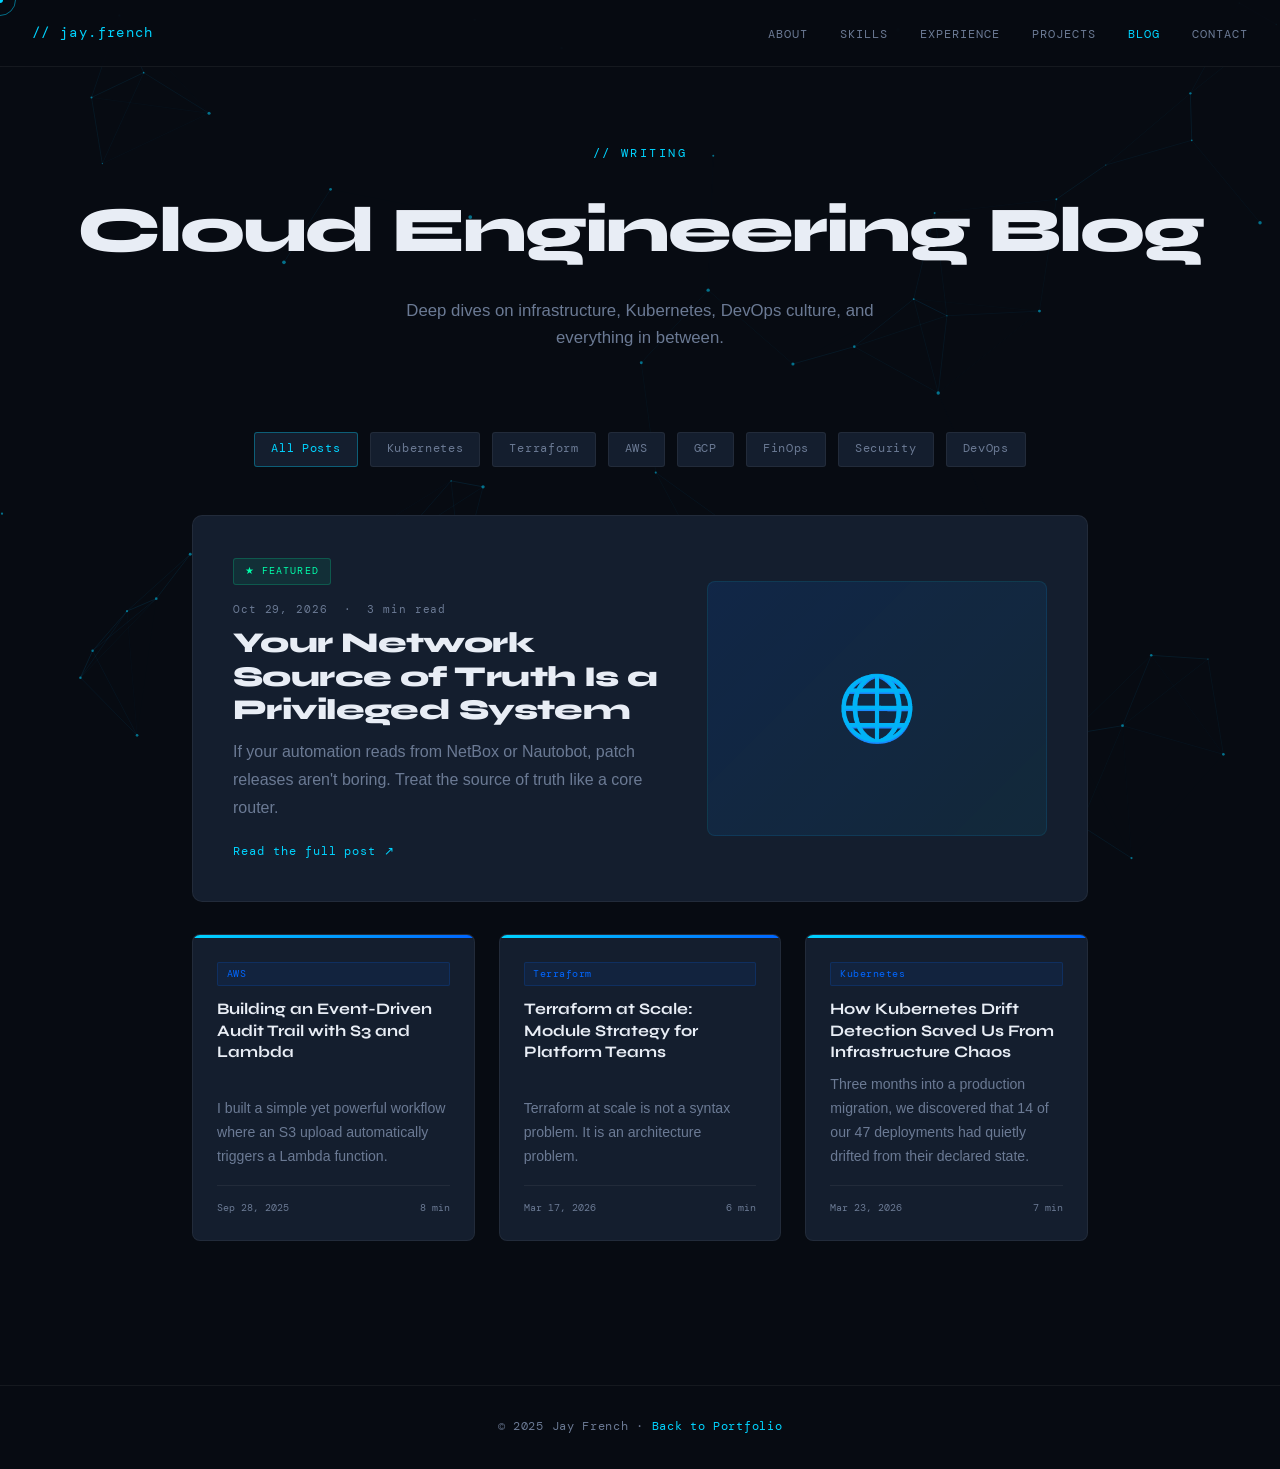
==== commit 8eb60450: "grok added posts and fixed all post issues" ====
--- a/site/blog.html
+++ b/site/blog.html
@@ -152,20 +152,32 @@
 
       <!-- FEATURED -->
       <div class="posts-featured reveal">
-        <a href="posts/building-an-event-driven-audit-trail.html" class="post-featured-card">
+        <a href="posts/network-source-of-truth-is-privileged.html" class="post-featured-card">
           <div>
             <span class="featured-badge">★ Featured</span>
-            <div class="post-meta">Sep 28, 2025 &nbsp;·&nbsp; 4 min read</div>
-            <div class="post-featured-title">Building an Event-Driven Audit Trail with S3 and Lambda</div>
-            <div class="post-featured-excerpt">I built a simple yet powerful workflow where an S3 upload automatically triggers a Lambda function.</div>
+            <div class="post-meta">Oct 29, 2026 &nbsp;·&nbsp; 3 min read</div>
+            <div class="post-featured-title">Your Network Source of Truth Is a Privileged System</div>
+            <div class="post-featured-excerpt">If your automation reads from NetBox or Nautobot, patch releases aren't boring. Treat the source of truth like a core router.</div>
             <div class="post-read-more">Read the full post ↗</div>
           </div>
-          <div class="featured-visual">☁️</div>
+          <div class="featured-visual">🌐</div>
         </a>
       </div>
 
       <!-- POSTS GRID -->
       <div class="posts-grid">
+        <a href="posts/building-an-event-driven-audit-trail.html" class="post-card reveal">
+          <div class="post-card-accent"></div>
+          <div class="post-card-body">
+            <span class="post-tag">AWS</span>
+            <div class="post-card-title">Building an Event-Driven Audit Trail with S3 and Lambda</div>
+            <div class="post-card-excerpt">I built a simple yet powerful workflow where an S3 upload automatically triggers a Lambda function.</div>
+            <div class="post-card-footer">
+              <span class="post-date">Sep 28, 2025</span>
+              <span class="post-mins">8 min</span>
+            </div>
+          </div>
+        </a>
         <a href="posts/terraform-at-scale.html" class="post-card reveal">
           <div class="post-card-accent"></div>
           <div class="post-card-body">
@@ -174,7 +186,7 @@
             <div class="post-card-excerpt">Terraform at scale is not a syntax problem. It is an architecture problem.</div>
             <div class="post-card-footer">
               <span class="post-date">Mar 17, 2026</span>
-              <span class="post-mins">9 min</span>
+              <span class="post-mins">6 min</span>
             </div>
           </div>
         </a>
@@ -186,7 +198,7 @@
             <div class="post-card-excerpt">Three months into a production migration, we discovered that 14 of our 47 deployments had quietly drifted from their declared state.</div>
             <div class="post-card-footer">
               <span class="post-date">Mar 23, 2026</span>
-              <span class="post-mins">5 min</span>
+              <span class="post-mins">7 min</span>
             </div>
           </div>
         </a>
